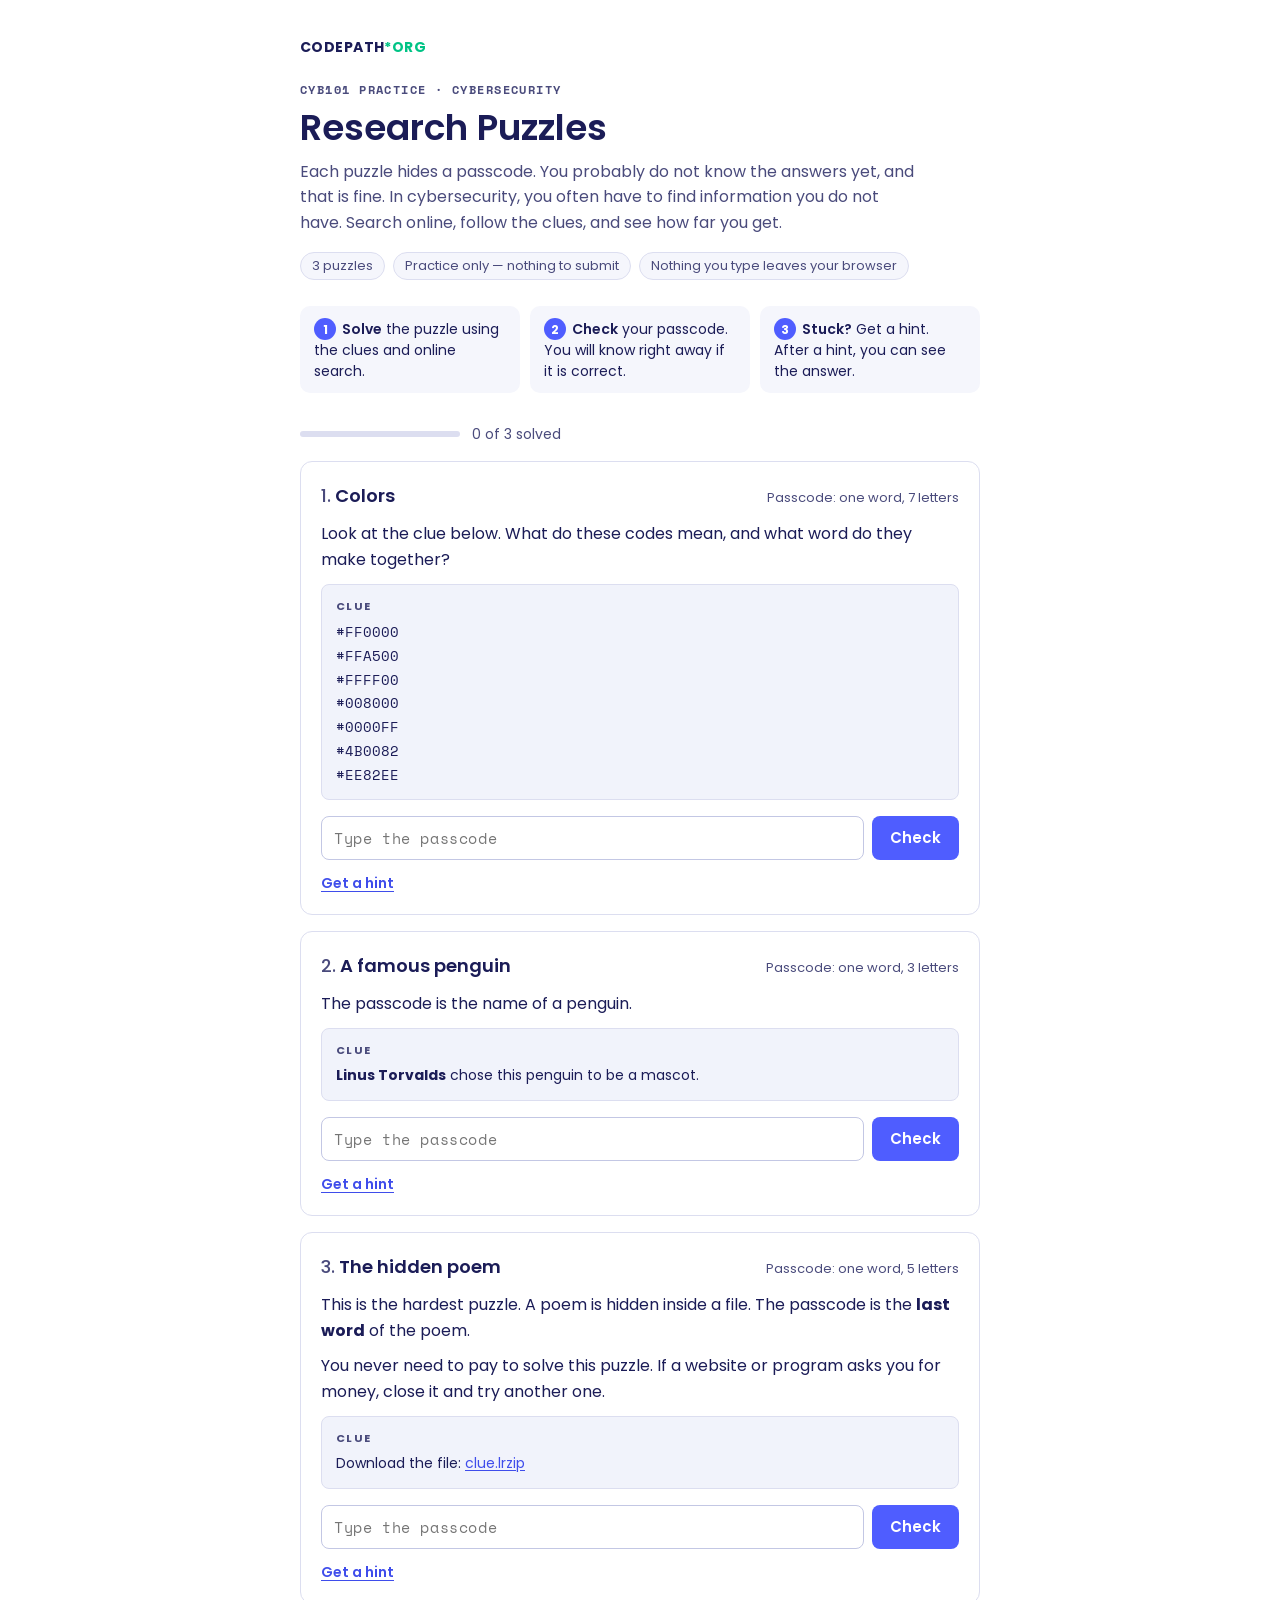
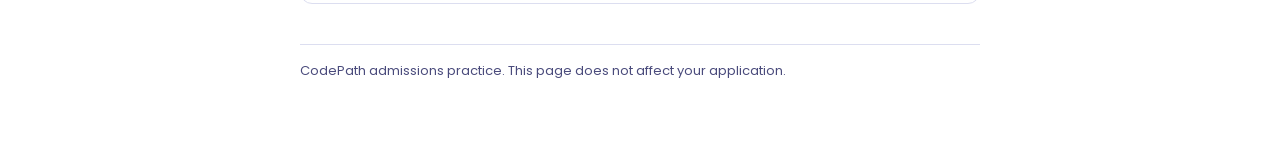
==== cyb101/index.html @ 3a186249 "Add admissions practice pages for CYB101, WEB101, and AI110 Browser-based practice for CodePath plac" ====
<!DOCTYPE html>
<html lang="en">
<head>
<meta charset="utf-8">
<meta name="viewport" content="width=device-width, initial-scale=1">
<title>CYB101 Practice: Research Puzzles | CodePath</title>
<meta name="description" content="Free practice for the CodePath Cybersecurity placement assessment: three research puzzles with instant checks and hints.">
<link rel="preconnect" href="https://fonts.googleapis.com">
<link rel="preconnect" href="https://fonts.gstatic.com" crossorigin>
<link rel="stylesheet" href="https://fonts.googleapis.com/css2?family=Poppins:wght@400;500;600;700&family=Space+Mono:wght@400;700&display=swap">
<link rel="stylesheet" href="../assets/practice.css">
</head>
<body>
<main class="page">
  <div class="wordmark">CODEPATH<span>*ORG</span></div>
  <div class="eyebrow">CYB101 practice &middot; Cybersecurity</div>
  <h1>Research Puzzles</h1>
  <p class="lede">Each puzzle hides a passcode. You probably do not know the answers yet, and that is fine. In cybersecurity, you often have to find information you do not have. Search online, follow the clues, and see how far you get.</p>
  <ul class="facts">
    <li>3 puzzles</li>
    <li>Practice only &mdash; nothing to submit</li>
    <li>Nothing you type leaves your browser</li>
  </ul>

  <ol class="how">
    <li><strong>Solve</strong> the puzzle using the clues and online search.</li>
    <li><strong>Check</strong> your passcode. You will know right away if it is correct.</li>
    <li><strong>Stuck?</strong> Get a hint. After a hint, you can see the answer.</li>
  </ol>

  <div data-progress></div>

  <div data-item="colors"></div>
  <div data-item="penguin"></div>
  <div data-item="poem"></div>

  <div class="done" data-done hidden>
    <h2>You finished all three puzzles.</h2>
    <p>Great work. Finding answers you do not know yet is one of the most important skills in cybersecurity, and it is a big part of CYB101.</p>
  </div>

  <p class="foot">CodePath admissions practice. This page does not affect your application.</p>
</main>

<script>
window.PRACTICE = {
  page: "cyb101",
  items: {
    colors: {
      type: "text",
      num: 1,
      title: "Colors",
      meta: "Passcode: one word, 7 letters",
      body: '<p>Look at the clue below. What do these codes mean, and what word do they make together?</p>' +
            '<div class="clue mono"><span class="k">Clue</span>#FF0000<br>#FFA500<br>#FFFF00<br>#008000<br>#0000FF<br>#4B0082<br>#EE82EE</div>',
      placeholder: "Type the passcode",
      accept: ["RAINBOW"],
      lengthHint: true,
      noun: "passcode",
      hints: [
        "Each line is a code. Try searching for the first one: what does <code>#FF0000</code> mean?",
        "These are hex color codes. Write down the color for each line, in order.",
        "Red, orange, yellow, green, blue, indigo, violet. Where do you see these colors together?"
      ],
      why: "Each code is a color: red, orange, yellow, green, blue, indigo, and violet. Together they make a rainbow."
    },
    penguin: {
      type: "text",
      num: 2,
      title: "A famous penguin",
      meta: "Passcode: one word, 3 letters",
      body: '<p>The passcode is the name of a penguin.</p>' +
            '<div class="clue"><span class="k">Clue</span><strong>Linus Torvalds</strong> chose this penguin to be a mascot.</div>',
      placeholder: "Type the passcode",
      accept: ["TUX"],
      lengthHint: true,
      noun: "passcode",
      hints: [
        "Start with the person. Who is Linus Torvalds, and what is he famous for?",
        "Linus Torvalds created the Linux operating system. What does a penguin have to do with Linux?",
        "Search for the name of the Linux mascot."
      ],
      why: "Linus Torvalds created Linux. The Linux mascot is a penguin named Tux."
    },
    poem: {
      type: "text",
      num: 3,
      title: "The hidden poem",
      meta: "Passcode: one word, 5 letters",
      body: '<p>This is the hardest puzzle. A poem is hidden inside a file. The passcode is the <strong>last word</strong> of the poem.</p>' +
            '<p>You never need to pay to solve this puzzle. If a website or program asks you for money, close it and try another one.</p>' +
            '<div class="clue"><span class="k">Clue</span>Download the file: <a href="https://github.com/codepath/cyb101-file-storage/raw/refs/heads/main/clue.lrzip" target="_blank" rel="noopener">clue.lrzip</a></div>',
      placeholder: "Type the passcode",
      accept: ["CRASH"],
      lengthHint: true,
      noun: "passcode",
      hints: [
        "Your computer cannot open this file type by itself. You need a special program or a website to open it. Start by searching for what an <code>.lrzip</code> file is.",
        "Search for “open lrzip file on Windows” or “open lrzip file on Mac”. One free program that opens it is called <code>lrzip</code>. On Windows, a website that opens <code>.lrzip</code> files may be easier than installing a program.",
        "On a Mac or Linux computer, open the terminal. The terminal is an app where you type commands. On a Mac, it is called Terminal. After you install <code>lrzip</code>, type <code>cd Downloads</code> and press Enter. This goes to the folder with the file. Then type <code>lrunzip -o poem.txt clue.lrzip</code> and press Enter. Open the new file, <code>poem.txt</code>, to read the poem.",
        "Trying different commands can change the clue file. If something looks wrong, delete the file and download it again."
      ],
      why: "The file holds a poem called “Waka Waka Bang Splat.” Most of its words are names for keyboard symbols. For example, “bang” means ! and “splat” means *. The last word is CRASH."
    }
  }
};
</script>
<script src="../assets/practice.js"></script>
</body>
</html>
---- assets/practice.css ----
/* CodePath admissions practice: shared styles. Light and dark follow the student's system setting. */
:root {
  color-scheme: light;
  --bg: #FFFFFF;
  --surface: #F5F6FC;
  --card: #FFFFFF;
  --ink: #1B1C57;
  --ink-soft: #4A4B7C;
  --line: #DCDEF0;
  --field: #FFFFFF;
  --field-line: #C3C7E4;
  --code-bg: #F1F3FB;
  --btn: #4F5DFF;
  --btn-ink: #FFFFFF;
  --link: #3F4DEB;
  --brand-green: #00C385;
  --ok: #00855B;
  --ok-bg: #E3F8EF;
  --warn: #8F5400;
  --warn-bg: #FFF4D6;
  --bad: #C42A5B;
  --bad-bg: #FDECF2;
  --hint-bg: #F4ECFF;
  --hint-line: #B243FF;
  --track: #DCDEF0;
}
@media (prefers-color-scheme: dark) {
  :root:not([data-theme="light"]) {
    color-scheme: dark;
    --bg: #0E0F2E;
    --surface: #15163F;
    --card: #1B1C57;
    --ink: #EEF0FF;
    --ink-soft: #B7B9E0;
    --line: #2F3175;
    --field: #101134;
    --field-line: #3E4190;
    --code-bg: #101134;
    --btn: #4F5DFF;
    --btn-ink: #FFFFFF;
    --link: #9AA3FF;
    --brand-green: #00C385;
    --ok: #2EDBA0;
    --ok-bg: rgba(0, 195, 133, 0.13);
    --warn: #FFCB03;
    --warn-bg: rgba(255, 203, 3, 0.10);
    --bad: #FF7AAB;
    --bad-bg: rgba(254, 60, 132, 0.13);
    --hint-bg: rgba(178, 67, 255, 0.15);
    --hint-line: #C98BFF;
    --track: #2F3175;
  }
}
:root[data-theme="dark"] {
  color-scheme: dark;
  --bg: #0E0F2E;
  --surface: #15163F;
  --card: #1B1C57;
  --ink: #EEF0FF;
  --ink-soft: #B7B9E0;
  --line: #2F3175;
  --field: #101134;
  --field-line: #3E4190;
  --code-bg: #101134;
  --btn: #4F5DFF;
  --btn-ink: #FFFFFF;
  --link: #9AA3FF;
  --brand-green: #00C385;
  --ok: #2EDBA0;
  --ok-bg: rgba(0, 195, 133, 0.13);
  --warn: #FFCB03;
  --warn-bg: rgba(255, 203, 3, 0.10);
  --bad: #FF7AAB;
  --bad-bg: rgba(254, 60, 132, 0.13);
  --hint-bg: rgba(178, 67, 255, 0.15);
  --hint-line: #C98BFF;
  --track: #2F3175;
}

* { box-sizing: border-box; }
body {
  margin: 0;
  background: var(--bg);
  color: var(--ink);
  font-family: "Poppins", "Segoe UI", system-ui, sans-serif;
  font-size: 16px;
  line-height: 1.6;
}
code, pre, .mono, textarea.code, input.answer { font-family: "Space Mono", ui-monospace, Menlo, Consolas, monospace; }
a { color: var(--link); text-underline-offset: 2px; }
.sr { position: absolute; width: 1px; height: 1px; overflow: hidden; clip: rect(0 0 0 0); white-space: nowrap; }

/* Page frame */
.page { max-width: 720px; margin: 0 auto; padding-inline: 20px; padding-block: 36px 64px; }
.wordmark { font-weight: 700; font-size: 14px; letter-spacing: 0.03em; }
.wordmark span { color: var(--brand-green); }
.eyebrow {
  margin-top: 22px;
  font-family: "Space Mono", ui-monospace, monospace;
  font-size: 12px;
  font-weight: 700;
  letter-spacing: 0.12em;
  text-transform: uppercase;
  color: var(--ink-soft);
}
h1 { font-size: clamp(28px, 5vw, 36px); line-height: 1.2; margin: 6px 0 10px; font-weight: 600; text-wrap: balance; }
.lede { margin: 0; color: var(--ink-soft); max-width: 62ch; }
.facts { display: flex; flex-wrap: wrap; gap: 8px; margin: 16px 0 0; padding: 0; list-style: none; }
.facts li {
  font-size: 13px;
  padding: 3px 11px;
  border-radius: 99px;
  background: var(--surface);
  border: 1px solid var(--line);
  color: var(--ink-soft);
}

.how {
  margin: 26px 0 0;
  display: grid;
  grid-template-columns: repeat(3, minmax(0, 1fr));
  gap: 10px;
  padding: 0;
  list-style: none;
  counter-reset: step;
}
.how li {
  counter-increment: step;
  background: var(--surface);
  border-radius: 10px;
  padding: 12px 14px;
  font-size: 14px;
  line-height: 1.45;
}
.how li::before {
  content: counter(step);
  display: inline-grid;
  place-items: center;
  width: 22px;
  height: 22px;
  margin-right: 6px;
  border-radius: 50%;
  background: var(--btn);
  color: var(--btn-ink);
  font-size: 12px;
  font-weight: 700;
  vertical-align: 1px;
}
.how strong { font-weight: 600; }

/* Progress */
.progress { margin-top: 30px; display: flex; align-items: center; gap: 12px; font-size: 14px; color: var(--ink-soft); }
.bar { flex: 0 0 160px; height: 6px; border-radius: 99px; background: var(--track); overflow: hidden; display: flex; }
.bar .fill-ok { background: var(--brand-green); }
.bar .fill-shown { background: var(--hint-line); }

/* Sections and review blocks */
.section { margin-top: 40px; }
.section > h2 { font-size: 22px; line-height: 1.3; margin: 0 0 6px; font-weight: 600; text-wrap: balance; }
.section > p { margin: 0 0 10px; color: var(--ink-soft); max-width: 62ch; }
details.review {
  margin-top: 12px;
  background: var(--surface);
  border: 1px solid var(--line);
  border-radius: 10px;
  padding: 0 16px;
}
details.review > summary { cursor: pointer; font-weight: 600; padding: 12px 0; }
details.review[open] > summary { border-bottom: 1px solid var(--line); margin-bottom: 10px; }
details.review > :last-child { margin-bottom: 14px; }
details.review p, details.review li { font-size: 15px; }
details.review ul { padding-left: 20px; }

pre {
  margin: 10px 0;
  padding: 12px 14px;
  border-radius: 8px;
  background: var(--code-bg);
  border: 1px solid var(--line);
  font-size: 13.5px;
  line-height: 1.6;
  overflow-x: auto;
  white-space: pre;
}
p code, li code, td code, .feedback code, .hints code, .reveal code {
  font-size: 0.9em;
  background: var(--code-bg);
  padding: 1px 5px;
  border-radius: 4px;
}

/* Practice cards */
.item {
  margin-top: 16px;
  background: var(--card);
  border: 1px solid var(--line);
  border-radius: 12px;
  padding: 20px 20px 18px;
}
.item-head { display: flex; flex-wrap: wrap; align-items: baseline; justify-content: space-between; gap: 4px 12px; }
.item-head h3 { margin: 0; font-size: 18px; font-weight: 600; }
.item-head h3 .n { color: var(--ink-soft); font-weight: 500; }
.item-head .meta { font-size: 13px; color: var(--ink-soft); }
.item-body { margin-top: 10px; }
.item-body p { margin: 0 0 10px; max-width: 64ch; }
.item-body ul, .item-body ol { margin: 0 0 10px; padding-left: 22px; }
.clue {
  margin: 12px 0 4px;
  padding: 12px 14px;
  border-radius: 8px;
  background: var(--code-bg);
  border: 1px solid var(--line);
  font-size: 14px;
  line-height: 1.7;
  overflow-x: auto;
}
.clue .k {
  display: block;
  margin-bottom: 4px;
  font-family: "Poppins", sans-serif;
  font-size: 11px;
  font-weight: 700;
  letter-spacing: 0.12em;
  text-transform: uppercase;
  color: var(--ink-soft);
}

.answer-row { display: flex; gap: 8px; margin-top: 16px; }
input.answer {
  flex: 1 1 auto;
  min-width: 0;
  font-size: 15px;
  letter-spacing: 0.04em;
  padding: 10px 12px;
  border-radius: 8px;
  border: 1.5px solid var(--field-line);
  background: var(--field);
  color: var(--ink);
}
textarea {
  display: block;
  width: 100%;
  margin-top: 14px;
  padding: 11px 12px;
  border-radius: 8px;
  border: 1.5px solid var(--field-line);
  background: var(--field);
  color: var(--ink);
  font-size: 15px;
  line-height: 1.55;
  resize: vertical;
  font-family: "Poppins", "Segoe UI", system-ui, sans-serif;
}
textarea.code { font-size: 14px; line-height: 1.6; tab-size: 4; white-space: pre; overflow-x: auto; }
input.answer:focus-visible, textarea:focus-visible { outline: 2px solid var(--btn); outline-offset: 1px; border-color: var(--btn); }
input.answer:disabled, textarea:disabled { opacity: 0.75; }

.row { display: flex; flex-wrap: wrap; align-items: center; gap: 10px 14px; margin-top: 12px; }
.row .count { font-size: 13.5px; color: var(--ink-soft); }

.btn {
  font: inherit;
  font-size: 15px;
  font-weight: 600;
  border: 0;
  border-radius: 8px;
  padding: 10px 18px;
  background: var(--btn);
  color: var(--btn-ink);
  cursor: pointer;
}
.btn:disabled { opacity: 0.5; cursor: default; }
.btn:focus-visible, .link-btn:focus-visible, .option input:focus-visible + span { outline: 2px solid var(--link); outline-offset: 2px; }

/* Multiple choice */
.options { display: grid; gap: 8px; margin: 14px 0 0; padding: 0; border: 0; }
.option {
  display: flex;
  gap: 10px;
  align-items: flex-start;
  padding: 10px 12px;
  border-radius: 8px;
  border: 1.5px solid var(--field-line);
  background: var(--field);
  cursor: pointer;
  font-size: 15px;
}
.option input { margin-top: 5px; accent-color: var(--btn); }
.option.picked { border-color: var(--btn); }
.option.right { border-color: var(--brand-green); background: var(--ok-bg); }
.options:disabled .option { cursor: default; }

/* Feedback, hints, answers */
.feedback { margin-top: 10px; font-size: 14.5px; border-radius: 8px; }
.feedback:not(:empty) { padding: 9px 12px; }
.feedback.ok { color: var(--ok); background: var(--ok-bg); }
.feedback.warn { color: var(--warn); background: var(--warn-bg); }
.feedback.bad { color: var(--bad); background: var(--bad-bg); }
.feedback strong { font-weight: 600; }
.feedback ul { margin: 6px 0 0; padding-left: 20px; }
.feedback pre { margin: 6px 0 0; font-size: 12.5px; }

.hints { margin: 10px 0 0; padding: 0; list-style: none; display: grid; gap: 8px; }
.hints li {
  background: var(--hint-bg);
  border-left: 3px solid var(--hint-line);
  border-radius: 0 8px 8px 0;
  padding: 9px 12px;
  font-size: 14.5px;
}
.hints li .hl { font-weight: 600; margin-right: 4px; }

.actions { display: flex; flex-wrap: wrap; gap: 6px 18px; margin-top: 10px; }
.link-btn {
  font: inherit;
  font-size: 14px;
  font-weight: 600;
  background: none;
  border: 0;
  padding: 2px 0;
  color: var(--link);
  cursor: pointer;
  text-decoration: underline;
  text-underline-offset: 3px;
}
.reveal {
  margin-top: 12px;
  border: 1px solid var(--line);
  background: var(--surface);
  border-radius: 8px;
  padding: 11px 13px;
  font-size: 14.5px;
}
.reveal .ans { font-family: "Space Mono", ui-monospace, monospace; font-weight: 700; font-size: 17px; letter-spacing: 0.06em; }
.reveal pre { margin: 8px 0 4px; }
.hints:empty, .actions:empty { display: none; }

/* Checklists (not graded) */
.checklist { list-style: none; margin: 12px 0 0; padding: 0; display: grid; gap: 8px; }
.checklist label { display: flex; gap: 10px; align-items: flex-start; font-size: 15px; cursor: pointer; }
.checklist input { margin-top: 5px; accent-color: var(--brand-green); }
.tag {
  display: inline-block;
  font-size: 12px;
  font-weight: 600;
  padding: 1px 9px;
  border-radius: 99px;
  border: 1px solid var(--line);
  color: var(--ink-soft);
}

figure { margin: 14px 0; }
figure img { display: block; max-width: 100%; height: auto; border-radius: 8px; border: 1px solid var(--line); background: #FFFFFF; }
figcaption { margin-top: 6px; font-size: 13px; color: var(--ink-soft); }

.done {
  margin-top: 26px;
  border-radius: 12px;
  padding: 18px 20px;
  background: var(--ok-bg);
  border: 1px solid var(--brand-green);
}
.done h2 { margin: 0 0 4px; font-size: 18px; font-weight: 600; }
.done p { margin: 0; color: var(--ink-soft); }

.foot { margin-top: 40px; padding-top: 16px; border-top: 1px solid var(--line); font-size: 13px; color: var(--ink-soft); }

@media (max-width: 560px) {
  .how { grid-template-columns: 1fr; }
  .answer-row { flex-direction: column; }
  .page { padding-inline: 16px; }
  .bar { flex-basis: 110px; }
}
@media (prefers-reduced-motion: no-preference) {
  .hints li, .reveal, .feedback:not(:empty) { animation: rise 0.18s ease-out; }
  @keyframes rise { from { opacity: 0; transform: translateY(3px); } to { opacity: 1; transform: none; } }
}
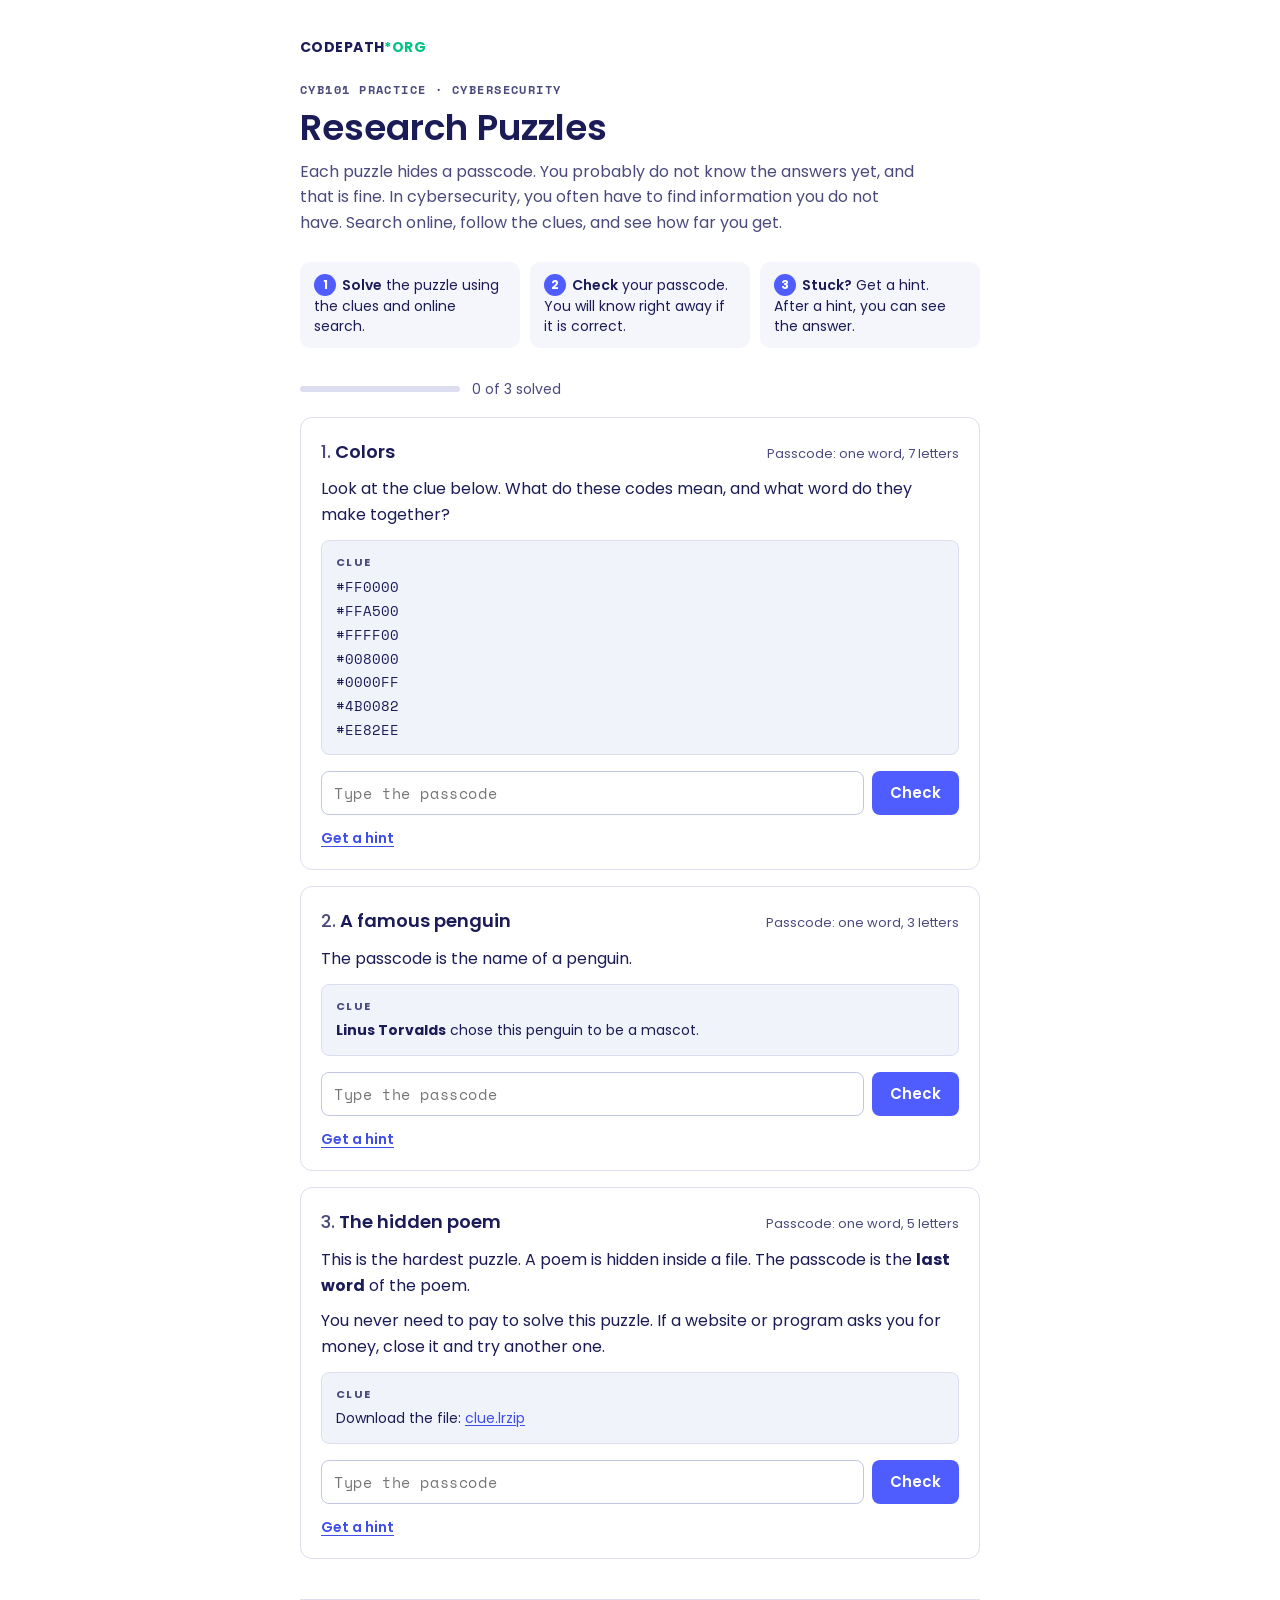
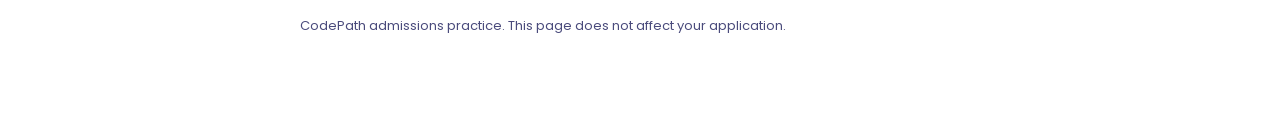
==== commit 55e1f5b4: "Remove summary chips and make the AI110 AI-tools note stand out Drops the fact chips from the top of" ====
--- a/cyb101/index.html
+++ b/cyb101/index.html
@@ -16,11 +16,6 @@
   <div class="eyebrow">CYB101 practice &middot; Cybersecurity</div>
   <h1>Research Puzzles</h1>
   <p class="lede">Each puzzle hides a passcode. You probably do not know the answers yet, and that is fine. In cybersecurity, you often have to find information you do not have. Search online, follow the clues, and see how far you get.</p>
-  <ul class="facts">
-    <li>3 puzzles</li>
-    <li>Practice only &mdash; nothing to submit</li>
-    <li>Nothing you type leaves your browser</li>
-  </ul>
 
   <ol class="how">
     <li><strong>Solve</strong> the puzzle using the clues and online search.</li>
--- a/assets/practice.css
+++ b/assets/practice.css
@@ -105,15 +105,6 @@
 }
 h1 { font-size: clamp(28px, 5vw, 36px); line-height: 1.2; margin: 6px 0 10px; font-weight: 600; text-wrap: balance; }
 .lede { margin: 0; color: var(--ink-soft); max-width: 62ch; }
-.facts { display: flex; flex-wrap: wrap; gap: 8px; margin: 16px 0 0; padding: 0; list-style: none; }
-.facts li {
-  font-size: 13px;
-  padding: 3px 11px;
-  border-radius: 99px;
-  background: var(--surface);
-  border: 1px solid var(--line);
-  color: var(--ink-soft);
-}
 
 .how {
   margin: 26px 0 0;
@@ -148,6 +139,25 @@
 }
 .how strong { font-weight: 600; }
 
+.note {
+  margin-top: 24px;
+  padding: 14px 16px;
+  border-radius: 10px;
+  border: 1.5px solid var(--brand-green);
+  background: var(--ok-bg);
+  font-size: 15px;
+  line-height: 1.55;
+}
+.note .k {
+  display: block;
+  margin-bottom: 4px;
+  font-size: 11px;
+  font-weight: 700;
+  letter-spacing: 0.12em;
+  text-transform: uppercase;
+  color: var(--ok);
+}
+
 /* Progress */
 .progress { margin-top: 30px; display: flex; align-items: center; gap: 12px; font-size: 14px; color: var(--ink-soft); }
 .bar { flex: 0 0 160px; height: 6px; border-radius: 99px; background: var(--track); overflow: hidden; display: flex; }
